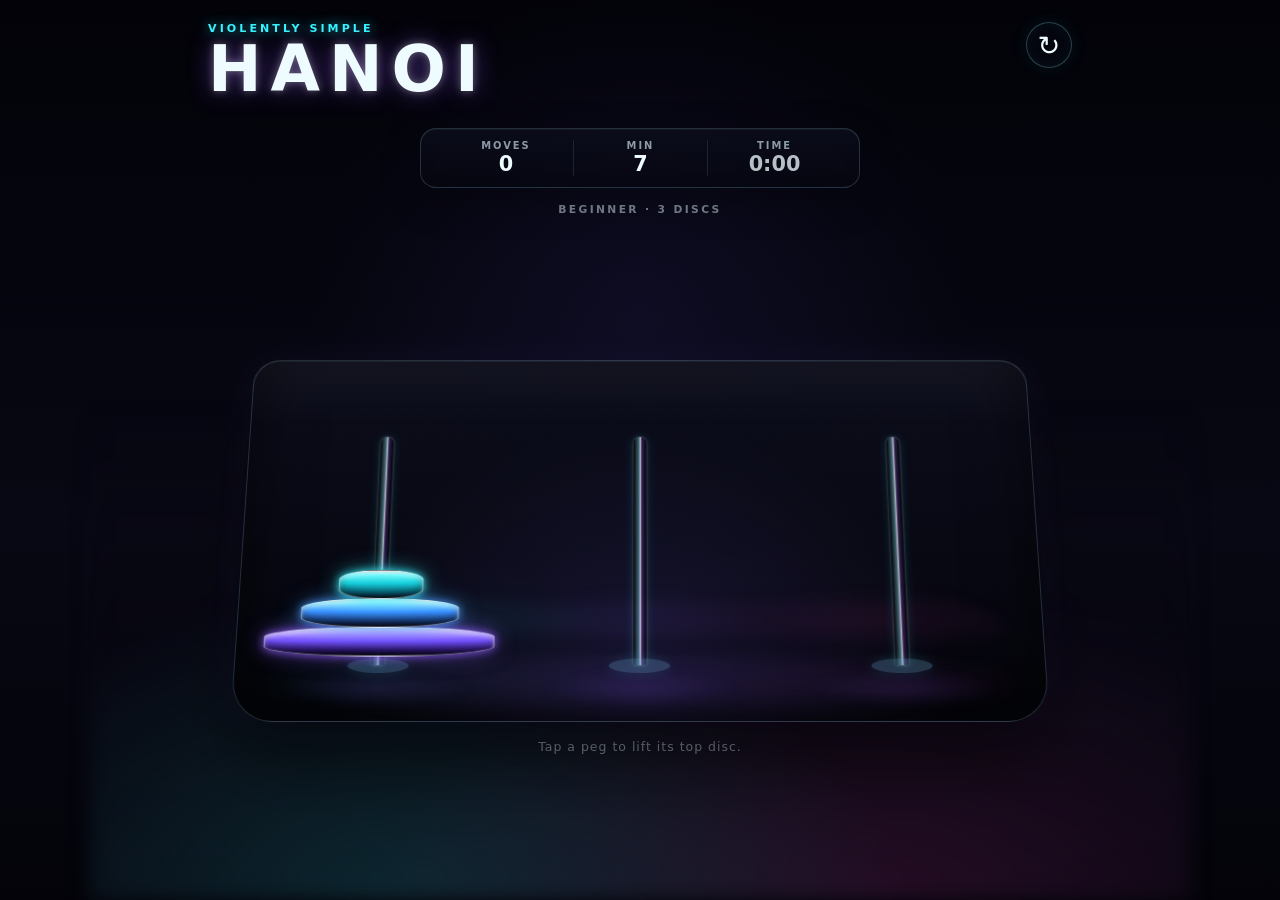
==== index.html @ 609d4d00 "Remove manual disc selection from the game" ====
<!DOCTYPE html>
<html lang="en">
<head>
  <meta charset="UTF-8" />
  <meta name="viewport" content="width=device-width, initial-scale=1, viewport-fit=cover" />
  <meta name="theme-color" content="#05050a" />
  <title>HANOI</title>
  <link rel="stylesheet" href="style.css" />
  <link rel="stylesheet" href="polish.css" />
</head>
<body>
  <div class="sky" aria-hidden="true">
    <div class="city-glow"></div>
    <div class="rain" id="rain"></div>
  </div>

  <main class="game-shell">
    <header class="game-header">
      <div>
        <p class="eyebrow">VIOLENTLY SIMPLE</p>
        <h1>HANOI</h1>
      </div>

      <button class="icon-button" id="resetButton" type="button" aria-label="Reset puzzle">
        ↻
      </button>
    </header>

    <section class="scorebar" aria-label="Game score">
      <div class="score">
        <span class="score-label">MOVES</span>
        <strong id="moveCount">0</strong>
      </div>
      <div class="score">
        <span class="score-label">MIN</span>
        <strong id="minimumMoves">7</strong>
      </div>
      <div class="score score-time">
        <span class="score-label">TIME</span>
        <strong id="timeDisplay">0:00</strong>
      </div>
    </section>

    <p class="level-mark" id="levelMark">BEGINNER · 3 DISCS</p>

    <section class="board-wrap" aria-label="Tower of Hanoi puzzle">
      <div class="board-glow" aria-hidden="true"></div>

      <div class="board" id="board">
        <button class="peg-zone" data-peg="0" type="button" aria-label="Left peg">
          <span class="peg"></span>
          <span class="stack" id="stack0"></span>
          <span class="peg-reflection"></span>
        </button>

        <button class="peg-zone" data-peg="1" type="button" aria-label="Middle peg">
          <span class="peg"></span>
          <span class="stack" id="stack1"></span>
          <span class="peg-reflection"></span>
        </button>

        <button class="peg-zone" data-peg="2" type="button" aria-label="Right peg">
          <span class="peg"></span>
          <span class="stack" id="stack2"></span>
          <span class="peg-reflection"></span>
        </button>
      </div>

      <p class="instruction" id="instruction">Tap a peg to lift its top disc.</p>
    </section>
  </main>

  <dialog class="complete-dialog" id="completeDialog">
    <div class="complete-card">
      <p class="eyebrow">TOWER COMPLETE</p>
      <h2 id="resultTitle">PERFECT</h2>
      <p class="result-line">
        <strong id="resultMoves">7 / 7</strong>
        <span>MOVES</span>
      </p>
      <p class="result-time">Time <strong id="resultTime">0:00</strong></p>
      <p class="best-time" id="bestTime"></p>
      <button id="playAgainButton" type="button">NEXT</button>
    </div>
  </dialog>

  <script src="script.js"></script>
</body>
</html>
---- style.css ----
:root {
  color-scheme: dark;
  --bg: #04040a;
  --panel: rgba(8, 9, 18, 0.72);
  --line: rgba(148, 244, 255, 0.26);
  --text: #eefbff;
  --muted: rgba(222, 244, 255, 0.62);
  --cyan: #36f5ff;
  --violet: #8f5dff;
  --magenta: #ff3fbd;
  --red: #ff416c;
}

* {
  box-sizing: border-box;
}

html,
body {
  min-height: 100%;
  margin: 0;
}

body {
  overflow-x: hidden;
  background:
    radial-gradient(circle at 50% 35%, rgba(38, 32, 87, 0.28), transparent 38%),
    linear-gradient(180deg, #020208 0%, #080814 58%, #030309 100%);
  color: var(--text);
  font-family: Inter, ui-sans-serif, system-ui, -apple-system, BlinkMacSystemFont, "Segoe UI", sans-serif;
  user-select: none;
  -webkit-tap-highlight-color: transparent;
}

button {
  font: inherit;
}

.sky {
  position: fixed;
  inset: 0;
  pointer-events: none;
  overflow: hidden;
}

.city-glow {
  position: absolute;
  left: 50%;
  bottom: 0;
  width: min(1100px, 140vw);
  height: 55vh;
  transform: translateX(-50%);
  background:
    radial-gradient(ellipse at 28% 100%, rgba(54, 245, 255, 0.14), transparent 45%),
    radial-gradient(ellipse at 72% 100%, rgba(255, 63, 189, 0.12), transparent 46%),
    linear-gradient(180deg, transparent, rgba(8, 7, 18, 0.74));
  filter: blur(10px);
}

.rain {
  position: absolute;
  inset: -20% 0 0;
  transform: rotate(8deg);
}

.rain-drop {
  position: absolute;
  top: -20vh;
  width: 1px;
  height: var(--length);
  background: linear-gradient(180deg, transparent, rgba(210, 245, 255, 0.42));
  opacity: var(--opacity);
  animation: fall var(--speed) linear infinite;
  animation-delay: var(--delay);
}

@keyframes fall {
  to {
    transform: translate3d(-14vw, 135vh, 0);
  }
}

.game-shell {
  position: relative;
  z-index: 1;
  width: min(900px, 100%);
  min-height: 100svh;
  margin: 0 auto;
  padding: max(22px, env(safe-area-inset-top)) 18px max(28px, env(safe-area-inset-bottom));
  display: flex;
  flex-direction: column;
}

.game-header {
  display: flex;
  justify-content: space-between;
  align-items: flex-start;
}

.eyebrow {
  margin: 0 0 4px;
  color: var(--cyan);
  font-size: 0.69rem;
  font-weight: 800;
  letter-spacing: 0.28em;
  text-shadow: 0 0 12px rgba(54, 245, 255, 0.7);
}

h1 {
  margin: 0;
  font-size: clamp(2rem, 8vw, 4rem);
  font-weight: 900;
  line-height: 0.95;
  letter-spacing: 0.14em;
  text-shadow:
    0 0 8px rgba(255, 255, 255, 0.34),
    0 0 26px rgba(143, 93, 255, 0.45);
}

.icon-button {
  width: 46px;
  height: 46px;
  border: 1px solid var(--line);
  border-radius: 50%;
  background: rgba(7, 8, 18, 0.58);
  color: var(--text);
  font-size: 1.7rem;
  cursor: pointer;
  box-shadow:
    inset 0 0 18px rgba(54, 245, 255, 0.05),
    0 0 18px rgba(54, 245, 255, 0.08);
}

.scorebar {
  width: min(440px, 100%);
  margin: 28px auto 0;
  padding: 11px 18px;
  display: grid;
  grid-template-columns: repeat(3, 1fr);
  border: 1px solid rgba(158, 235, 255, 0.18);
  border-radius: 16px;
  background: linear-gradient(180deg, rgba(13, 15, 30, 0.7), rgba(5, 6, 14, 0.58));
  backdrop-filter: blur(10px);
  box-shadow:
    inset 0 1px rgba(255, 255, 255, 0.05),
    0 12px 38px rgba(0, 0, 0, 0.28);
}

.score {
  display: flex;
  flex-direction: column;
  align-items: center;
  gap: 1px;
}

.score + .score {
  border-left: 1px solid rgba(170, 230, 255, 0.12);
}

.score-label {
  color: var(--muted);
  font-size: 0.62rem;
  font-weight: 800;
  letter-spacing: 0.2em;
}

.score strong {
  font-size: 1.3rem;
  font-variant-numeric: tabular-nums;
}

.score-time strong {
  color: rgba(238, 251, 255, 0.76);
}

.board-wrap {
  position: relative;
  flex: 1;
  min-height: 390px;
  display: flex;
  flex-direction: column;
  justify-content: center;
  align-items: center;
  isolation: isolate;
}

.board-glow {
  position: absolute;
  top: 50%;
  left: 50%;
  width: min(780px, 105vw);
  height: 280px;
  transform: translate(-50%, -38%);
  background:
    radial-gradient(ellipse at center, rgba(81, 48, 167, 0.16), transparent 64%),
    radial-gradient(ellipse at 25% 70%, rgba(54, 245, 255, 0.1), transparent 35%),
    radial-gradient(ellipse at 75% 70%, rgba(255, 63, 189, 0.09), transparent 35%);
  filter: blur(14px);
  z-index: -1;
}

.board {
  position: relative;
  width: min(820px, 96vw);
  height: clamp(260px, 46vw, 390px);
  display: grid;
  grid-template-columns: repeat(3, 1fr);
  align-items: end;
  padding: 26px 12px 48px;
  transform: perspective(950px) rotateX(9deg);
  transform-origin: 50% 100%;
  border: 1px solid rgba(166, 222, 255, 0.18);
  border-radius: 28px 28px 42px 42px;
  background:
    linear-gradient(180deg, rgba(255, 255, 255, 0.035), transparent 18%),
    radial-gradient(ellipse at 50% 92%, rgba(82, 67, 155, 0.24), transparent 56%),
    linear-gradient(180deg, rgba(12, 13, 27, 0.91), rgba(3, 4, 10, 0.96));
  box-shadow:
    inset 0 1px rgba(255, 255, 255, 0.07),
    inset 0 -30px 70px rgba(0, 0, 0, 0.58),
    0 38px 70px rgba(0, 0, 0, 0.56),
    0 0 50px rgba(86, 66, 166, 0.12);
}

.board::after {
  content: "";
  position: absolute;
  left: 4%;
  right: 4%;
  bottom: 15px;
  height: 48px;
  border-radius: 50%;
  background:
    linear-gradient(90deg,
      rgba(54, 245, 255, 0.05),
      rgba(143, 93, 255, 0.11),
      rgba(255, 63, 189, 0.05));
  filter: blur(11px);
}

.peg-zone {
  position: relative;
  height: 100%;
  min-width: 0;
  padding: 0 5px;
  border: 0;
  background: transparent;
  cursor: pointer;
}

.peg {
  position: absolute;
  left: 50%;
  bottom: 9px;
  width: clamp(8px, 1.5vw, 13px);
  height: 78%;
  transform: translateX(-50%);
  border-radius: 10px 10px 3px 3px;
  background:
    linear-gradient(90deg,
      rgba(0, 0, 0, 0.82),
      rgba(140, 236, 255, 0.42) 42%,
      rgba(255, 255, 255, 0.72) 52%,
      rgba(130, 80, 222, 0.3) 65%,
      rgba(0, 0, 0, 0.85));
  box-shadow:
    0 0 12px rgba(54, 245, 255, 0.16),
    0 0 3px rgba(255, 255, 255, 0.34);
}

.peg::after {
  content: "";
  position: absolute;
  left: 50%;
  bottom: -8px;
  width: clamp(38px, 7vw, 62px);
  height: 15px;
  transform: translateX(-50%);
  border-radius: 50%;
  background: rgba(105, 191, 221, 0.25);
  box-shadow: 0 0 14px rgba(54, 245, 255, 0.13);
}

.peg-zone.selected .peg {
  box-shadow:
    0 0 14px rgba(54, 245, 255, 0.62),
    0 0 36px rgba(54, 245, 255, 0.3);
}

.stack {
  position: absolute;
  left: 50%;
  right: auto;
  bottom: 18px;
  width: 94%;
  height: 82%;
  transform: translateX(-50%);
  display: flex;
  flex-direction: column-reverse;
  align-items: center;
  justify-content: flex-start;
  pointer-events: none;
}

.disc {
  position: relative;
  flex: 0 0 var(--disc-height);
  width: var(--disc-width);
  max-width: 100%;
  margin-top: -1px;
  border: 1px solid rgba(255, 255, 255, 0.45);
  border-radius: 50% / 34%;
  background:
    linear-gradient(180deg,
      rgba(255, 255, 255, 0.88) 0%,
      var(--disc-bright) 12%,
      var(--disc-mid) 47%,
      var(--disc-dark) 82%,
      rgba(5, 5, 15, 0.92) 100%);
  box-shadow:
    inset 0 3px 4px rgba(255, 255, 255, 0.42),
    inset 0 -4px 8px rgba(0, 0, 0, 0.42),
    0 0 8px var(--disc-glow),
    0 0 22px color-mix(in srgb, var(--disc-glow), transparent 38%);
  transition:
    transform 170ms ease,
    filter 170ms ease,
    box-shadow 170ms ease;
}

.disc::before {
  content: "";
  position: absolute;
  top: 7%;
  left: 6%;
  width: 88%;
  height: 38%;
  border-radius: 50%;
  background: linear-gradient(180deg, rgba(255, 255, 255, 0.38), transparent);
  opacity: 0.48;
}

.disc.top-selected {
  transform: translateY(clamp(-30px, -5vw, -48px)) scale(1.025);
  filter: brightness(1.18);
  box-shadow:
    inset 0 3px 4px rgba(255, 255, 255, 0.5),
    inset 0 -4px 8px rgba(0, 0, 0, 0.36),
    0 0 12px var(--disc-glow),
    0 0 40px var(--disc-glow);
  animation: hover 1.2s ease-in-out infinite;
}

@keyframes hover {
  50% {
    transform: translateY(clamp(-34px, -5.5vw, -53px)) scale(1.03);
  }
}

.peg-zone.invalid {
  animation: invalid 260ms ease;
}

@keyframes invalid {
  25% { transform: translateX(-5px); }
  50% { transform: translateX(5px); }
  75% { transform: translateX(-3px); }
}

.peg-reflection {
  position: absolute;
  left: 50%;
  bottom: -34px;
  width: 76%;
  height: 38px;
  transform: translateX(-50%) scaleY(-1);
  background: radial-gradient(ellipse at center, rgba(132, 91, 255, 0.12), transparent 70%);
  filter: blur(5px);
  opacity: 0.8;
}

.instruction {
  min-height: 1.4em;
  margin: 17px 0 0;
  color: rgba(228, 245, 255, 0.56);
  font-size: 0.78rem;
  letter-spacing: 0.08em;
  text-align: center;
}

.difficulty {
  width: min(520px, 100%);
  margin: 0 auto;
  display: flex;
  align-items: center;
  gap: 15px;
}

.difficulty > span {
  color: var(--muted);
  font-size: 0.67rem;
  font-weight: 800;
  letter-spacing: 0.2em;
}

.disc-buttons {
  flex: 1;
  display: grid;
  grid-template-columns: repeat(6, 1fr);
  gap: 7px;
}

.disc-buttons button {
  min-height: 39px;
  border: 1px solid rgba(160, 227, 255, 0.16);
  border-radius: 11px;
  background: rgba(8, 9, 19, 0.66);
  color: rgba(231, 249, 255, 0.62);
  cursor: pointer;
}

.disc-buttons button.active {
  border-color: rgba(54, 245, 255, 0.58);
  color: var(--text);
  background: rgba(26, 72, 91, 0.36);
  box-shadow:
    inset 0 0 15px rgba(54, 245, 255, 0.08),
    0 0 15px rgba(54, 245, 255, 0.1);
}

.complete-dialog {
  width: min(390px, calc(100% - 34px));
  padding: 0;
  border: 1px solid rgba(151, 233, 255, 0.3);
  border-radius: 24px;
  background: rgba(5, 6, 14, 0.93);
  color: var(--text);
  box-shadow:
    0 0 60px rgba(54, 245, 255, 0.12),
    0 30px 100px rgba(0, 0, 0, 0.72);
  backdrop-filter: blur(18px);
}

.complete-dialog::backdrop {
  background: rgba(0, 0, 8, 0.72);
  backdrop-filter: blur(4px);
}

.complete-card {
  padding: 32px 28px 27px;
  text-align: center;
}

.complete-card h2 {
  margin: 7px 0 24px;
  font-size: 2.6rem;
  letter-spacing: 0.12em;
  text-shadow:
    0 0 10px rgba(255, 255, 255, 0.36),
    0 0 28px rgba(54, 245, 255, 0.34);
}

.result-line {
  margin: 0;
  display: flex;
  flex-direction: column;
}

.result-line strong {
  font-size: 1.8rem;
  font-variant-numeric: tabular-nums;
}

.result-line span,
.result-time,
.best-time {
  color: var(--muted);
  font-size: 0.75rem;
  letter-spacing: 0.12em;
}

.result-time {
  margin-top: 19px;
}

.best-time {
  min-height: 1.2em;
}

.complete-card button {
  width: 100%;
  min-height: 48px;
  margin-top: 17px;
  border: 1px solid rgba(54, 245, 255, 0.54);
  border-radius: 14px;
  background: linear-gradient(180deg, rgba(35, 117, 139, 0.44), rgba(11, 39, 51, 0.7));
  color: var(--text);
  font-weight: 900;
  letter-spacing: 0.18em;
  cursor: pointer;
  box-shadow: 0 0 22px rgba(54, 245, 255, 0.11);
}

@media (max-width: 620px) {
  .game-shell {
    padding-left: 12px;
    padding-right: 12px;
  }

  .board-wrap {
    min-height: 360px;
  }

  .board {
    width: calc(100vw - 12px);
    padding-left: 3px;
    padding-right: 3px;
    border-radius: 22px 22px 34px 34px;
  }

  .peg-zone {
    padding: 0 2px;
  }

  .difficulty {
    gap: 9px;
  }

  .disc-buttons {
    gap: 4px;
  }

  .disc-buttons button {
    min-height: 38px;
    border-radius: 9px;
  }
}

@media (prefers-reduced-motion: reduce) {
  .rain {
    display: none;
  }

  *,
  *::before,
  *::after {
    scroll-behavior: auto !important;
    animation-duration: 0.01ms !important;
    animation-iteration-count: 1 !important;
  }
}
---- polish.css ----
.peg-zone:focus {
  outline: none;
}

.peg-zone:focus-visible {
  outline: none;
  border-radius: 22px;
  box-shadow:
    inset 0 0 0 1px rgba(54, 245, 255, 0.34),
    inset 0 0 34px rgba(54, 245, 255, 0.06);
}

.level-mark {
  margin: 15px auto 0;
  color: rgba(225, 246, 255, 0.52);
  font-size: 0.67rem;
  font-weight: 800;
  letter-spacing: 0.22em;
  text-align: center;
  text-transform: uppercase;
}

.board::before {
  content: "";
  position: absolute;
  inset: 58% 4% 4%;
  border-radius: 50%;
  background:
    radial-gradient(ellipse at 18% 40%, rgba(54, 245, 255, 0.1), transparent 25%),
    radial-gradient(ellipse at 50% 40%, rgba(143, 93, 255, 0.09), transparent 25%),
    radial-gradient(ellipse at 82% 40%, rgba(255, 63, 189, 0.08), transparent 25%);
  filter: blur(8px);
  pointer-events: none;
}

.peg-reflection {
  opacity: 1;
}

@media (max-width: 620px) {
  .level-mark {
    margin-top: 12px;
  }
}
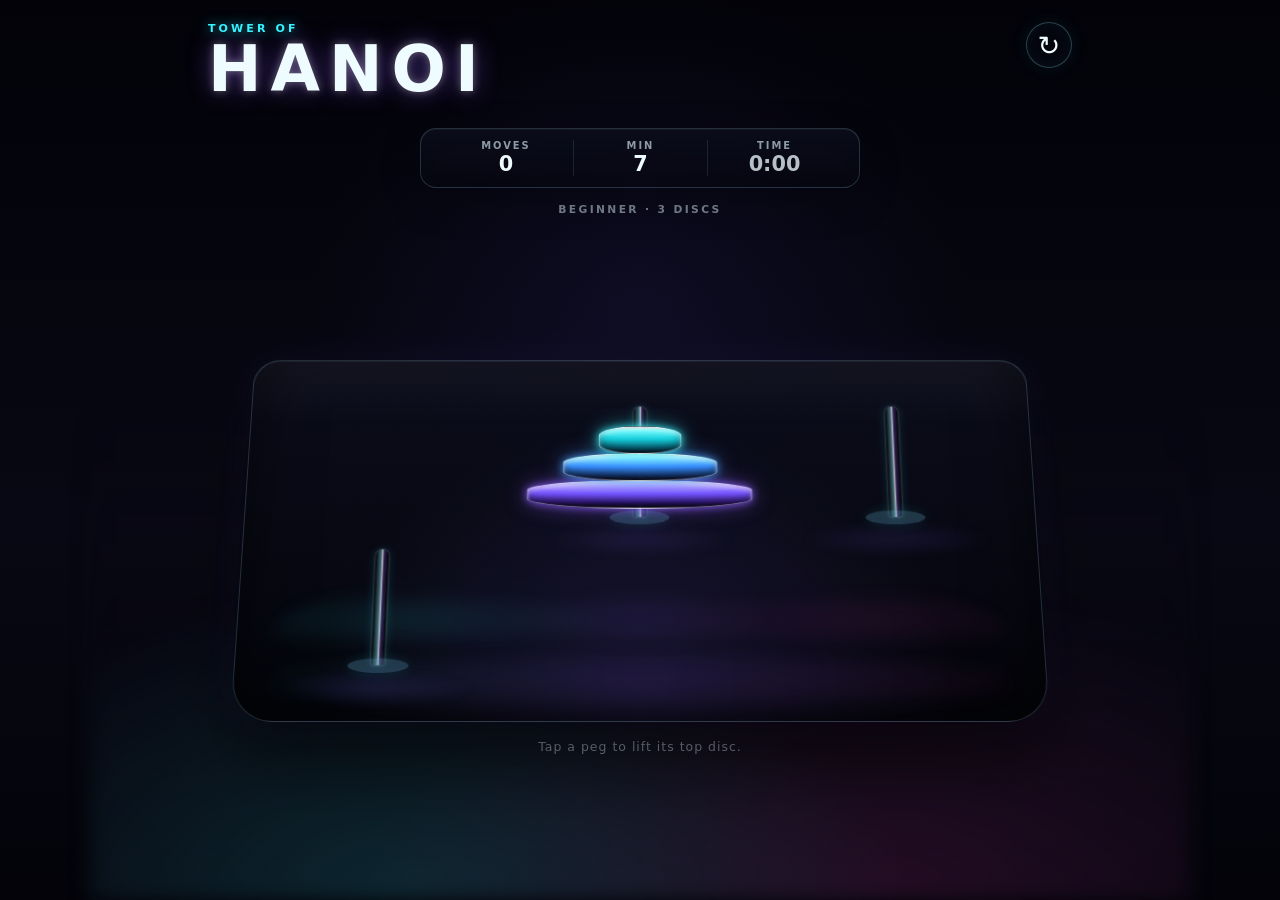
==== commit 3fb68559: "Clarify title and add atmospheric layers" ====
--- a/index.html
+++ b/index.html
@@ -4,20 +4,22 @@
   <meta charset="UTF-8" />
   <meta name="viewport" content="width=device-width, initial-scale=1, viewport-fit=cover" />
   <meta name="theme-color" content="#05050a" />
-  <title>HANOI</title>
+  <title>Tower of Hanoi</title>
   <link rel="stylesheet" href="style.css" />
   <link rel="stylesheet" href="polish.css" />
 </head>
 <body>
   <div class="sky" aria-hidden="true">
     <div class="city-glow"></div>
+    <div class="mist mist-one"></div>
+    <div class="mist mist-two"></div>
     <div class="rain" id="rain"></div>
   </div>
 
   <main class="game-shell">
     <header class="game-header">
       <div>
-        <p class="eyebrow">VIOLENTLY SIMPLE</p>
+        <p class="eyebrow">TOWER OF</p>
         <h1>HANOI</h1>
       </div>
 
@@ -47,6 +49,8 @@
       <div class="board-glow" aria-hidden="true"></div>
 
       <div class="board" id="board">
+        <div class="surface-rain" id="surfaceRain" aria-hidden="true"></div>
+
         <button class="peg-zone" data-peg="0" type="button" aria-label="Left peg">
           <span class="peg"></span>
           <span class="stack" id="stack0"></span>
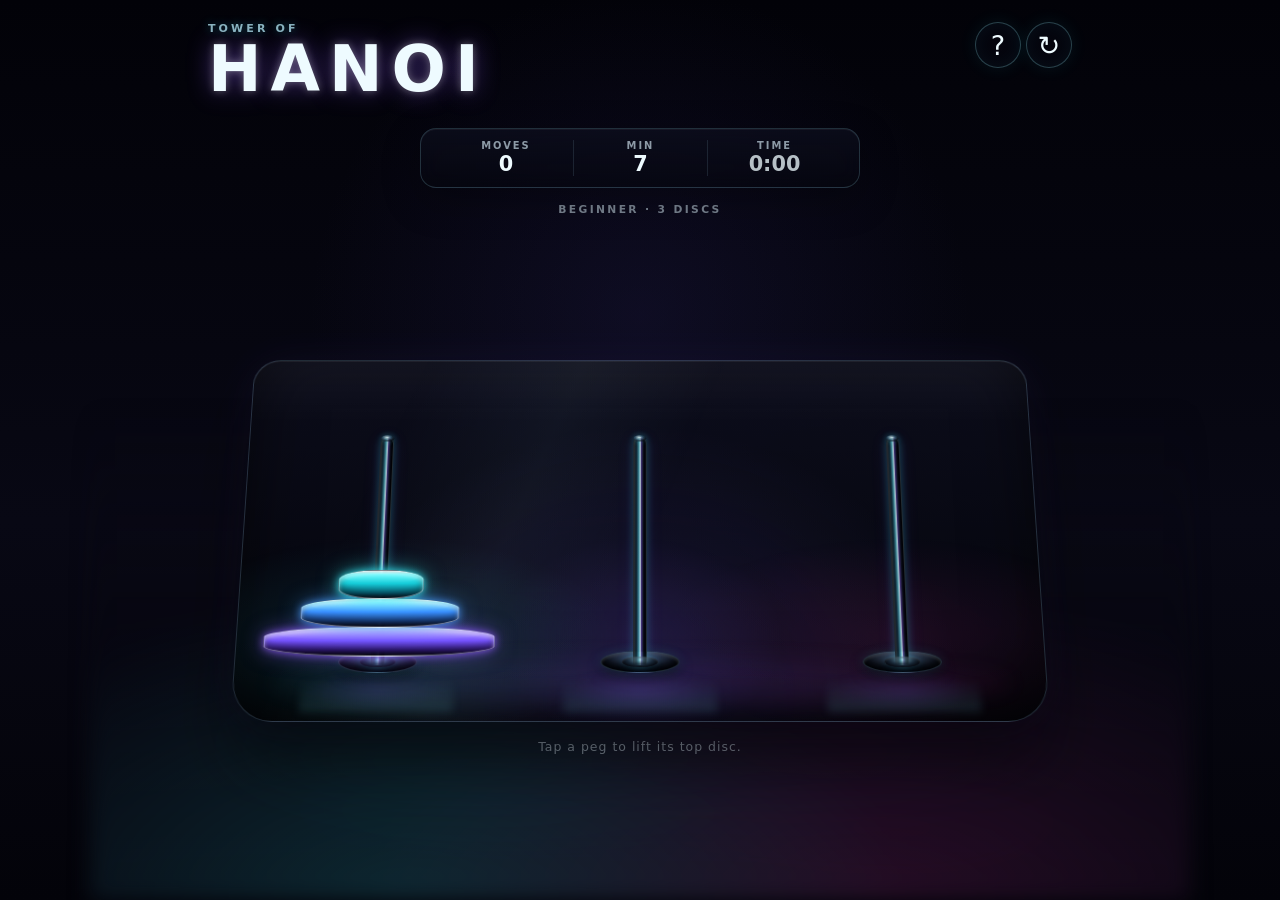
==== commit 119472b2: "Add concise first-launch rules" ====
--- a/index.html
+++ b/index.html
@@ -23,9 +23,14 @@
         <h1>HANOI</h1>
       </div>
 
-      <button class="icon-button" id="resetButton" type="button" aria-label="Reset puzzle">
-        ↻
-      </button>
+      <div class="header-actions">
+        <button class="icon-button help-button" id="helpButton" type="button" aria-label="Show game rules">
+          ?
+        </button>
+        <button class="icon-button" id="resetButton" type="button" aria-label="Reset puzzle">
+          ↻
+        </button>
+      </div>
     </header>
 
     <section class="scorebar" aria-label="Game score">
@@ -74,6 +79,25 @@
     </section>
   </main>
 
+  <dialog class="rules-dialog" id="rulesDialog">
+    <div class="rules-card">
+      <p class="eyebrow">TOWER OF</p>
+      <h2>HANOI</h2>
+
+      <p class="rules-goal">Move the entire tower to either empty peg.</p>
+      <p>Tap a peg to lift its top disc, then tap another peg to place it.</p>
+
+      <div class="rules-core">
+        <strong>Move one disc at a time.</strong>
+        <strong>Place it on an empty peg or a larger disc.</strong>
+        <strong>Never place a larger disc on a smaller one.</strong>
+      </div>
+
+      <p class="rules-note">There is no move limit. Fewest moves wins; time is only a bonus.</p>
+      <button id="beginButton" type="button">BEGIN</button>
+    </div>
+  </dialog>
+
   <dialog class="complete-dialog" id="completeDialog">
     <div class="complete-card">
       <p class="eyebrow">TOWER COMPLETE</p>
--- a/polish.css
+++ b/polish.css
@@ -6,8 +6,13 @@
   outline: none;
   border-radius: 22px;
   box-shadow:
-    inset 0 0 0 1px rgba(54, 245, 255, 0.34),
-    inset 0 0 34px rgba(54, 245, 255, 0.06);
+    inset 0 0 0 1px rgba(54, 245, 255, 0.28),
+    inset 0 0 34px rgba(54, 245, 255, 0.05);
+}
+
+.game-header .eyebrow {
+  color: rgba(190, 244, 255, 0.72);
+  text-shadow: 0 0 10px rgba(54, 245, 255, 0.34);
 }
 
 .level-mark {
@@ -20,25 +25,252 @@
   text-transform: uppercase;
 }
 
+.mist {
+  position: absolute;
+  left: 50%;
+  width: min(900px, 120vw);
+  height: 24vh;
+  border-radius: 50%;
+  pointer-events: none;
+  filter: blur(30px);
+  opacity: 0.2;
+  transform: translateX(-50%);
+}
+
+.mist-one {
+  bottom: 8vh;
+  background:
+    radial-gradient(ellipse at 28% 70%, rgba(54, 245, 255, 0.23), transparent 34%),
+    radial-gradient(ellipse at 70% 66%, rgba(143, 93, 255, 0.2), transparent 38%);
+  animation: mistDriftOne 18s ease-in-out infinite alternate;
+}
+
+.mist-two {
+  bottom: -2vh;
+  background:
+    radial-gradient(ellipse at 35% 50%, rgba(37, 104, 128, 0.23), transparent 40%),
+    radial-gradient(ellipse at 78% 58%, rgba(129, 29, 112, 0.19), transparent 35%);
+  opacity: 0.16;
+  animation: mistDriftTwo 24s ease-in-out infinite alternate;
+}
+
+@keyframes mistDriftOne {
+  from {
+    transform: translateX(-53%) scaleX(0.95);
+  }
+  to {
+    transform: translateX(-47%) scaleX(1.05);
+  }
+}
+
+@keyframes mistDriftTwo {
+  from {
+    transform: translateX(-46%) scaleX(1.08);
+  }
+  to {
+    transform: translateX(-54%) scaleX(0.94);
+  }
+}
+
+.board {
+  overflow: hidden;
+}
+
 .board::before {
   content: "";
   position: absolute;
-  inset: 58% 4% 4%;
-  border-radius: 50%;
-  background:
-    radial-gradient(ellipse at 18% 40%, rgba(54, 245, 255, 0.1), transparent 25%),
-    radial-gradient(ellipse at 50% 40%, rgba(143, 93, 255, 0.09), transparent 25%),
-    radial-gradient(ellipse at 82% 40%, rgba(255, 63, 189, 0.08), transparent 25%);
-  filter: blur(8px);
+  inset: 0;
+  border-radius: inherit;
+  background:
+    linear-gradient(112deg, transparent 18%, rgba(181, 241, 255, 0.045) 36%, transparent 52%),
+    radial-gradient(ellipse at 18% 78%, rgba(54, 245, 255, 0.11), transparent 25%),
+    radial-gradient(ellipse at 50% 78%, rgba(143, 93, 255, 0.1), transparent 25%),
+    radial-gradient(ellipse at 82% 78%, rgba(255, 63, 189, 0.09), transparent 25%);
   pointer-events: none;
+  z-index: 0;
+  animation: wetSheen 12s ease-in-out infinite alternate;
+}
+
+.board::after {
+  z-index: 0;
+}
+
+@keyframes wetSheen {
+  from {
+    opacity: 0.72;
+    transform: translateX(-1.5%);
+  }
+  to {
+    opacity: 1;
+    transform: translateX(1.5%);
+  }
+}
+
+.peg-zone {
+  z-index: 2;
+}
+
+.peg-zone::before {
+  content: "";
+  position: absolute;
+  left: 50%;
+  bottom: 1px;
+  width: clamp(56px, 8vw, 78px);
+  height: clamp(15px, 2.2vw, 21px);
+  transform: translateX(-50%);
+  border: 1px solid rgba(166, 235, 255, 0.16);
+  border-radius: 50%;
+  background:
+    radial-gradient(ellipse at 50% 34%, rgba(194, 247, 255, 0.34), rgba(73, 120, 145, 0.22) 28%, rgba(5, 8, 17, 0.9) 72%),
+    linear-gradient(180deg, rgba(83, 112, 133, 0.35), rgba(3, 5, 12, 0.95));
+  box-shadow:
+    inset 0 2px 3px rgba(255, 255, 255, 0.12),
+    inset 0 -5px 8px rgba(0, 0, 0, 0.72),
+    0 0 13px rgba(54, 245, 255, 0.12),
+    0 6px 13px rgba(0, 0, 0, 0.55);
+}
+
+.peg {
+  width: clamp(10px, 1.45vw, 14px);
+  z-index: 2;
+  border: 1px solid rgba(208, 248, 255, 0.14);
+  background:
+    linear-gradient(90deg,
+      rgba(1, 3, 9, 0.98) 0%,
+      rgba(17, 45, 59, 0.95) 22%,
+      rgba(91, 205, 222, 0.7) 43%,
+      rgba(228, 253, 255, 0.88) 51%,
+      rgba(95, 73, 172, 0.58) 62%,
+      rgba(11, 15, 31, 0.96) 81%,
+      rgba(1, 2, 8, 1) 100%);
+  box-shadow:
+    inset 1px 0 2px rgba(255, 255, 255, 0.18),
+    inset -2px 0 3px rgba(0, 0, 0, 0.7),
+    0 0 8px rgba(54, 245, 255, 0.24),
+    0 0 18px rgba(143, 93, 255, 0.11);
+}
+
+.peg::before {
+  content: "";
+  position: absolute;
+  left: 50%;
+  top: -3px;
+  width: 112%;
+  height: 7px;
+  transform: translateX(-50%);
+  border-radius: 50%;
+  background: radial-gradient(ellipse at 42% 34%, rgba(232, 255, 255, 0.72), rgba(75, 130, 159, 0.42) 38%, rgba(3, 5, 12, 0.96) 78%);
+  box-shadow: 0 0 7px rgba(54, 245, 255, 0.18);
+}
+
+.peg::after {
+  content: "";
+  position: absolute;
+  left: 50%;
+  bottom: -3px;
+  width: clamp(25px, 3.7vw, 36px);
+  height: clamp(8px, 1.1vw, 11px);
+  transform: translateX(-50%);
+  border-radius: 50%;
+  background: radial-gradient(ellipse at 50% 30%, rgba(168, 235, 247, 0.38), rgba(24, 42, 57, 0.72) 45%, rgba(2, 3, 9, 0.98) 80%);
+  box-shadow:
+    inset 0 1px 2px rgba(255, 255, 255, 0.12),
+    0 0 9px rgba(54, 245, 255, 0.13);
+}
+
+.peg-zone.selected .peg {
+  box-shadow:
+    inset 1px 0 2px rgba(255, 255, 255, 0.22),
+    inset -2px 0 3px rgba(0, 0, 0, 0.65),
+    0 0 12px rgba(54, 245, 255, 0.6),
+    0 0 30px rgba(54, 245, 255, 0.2);
+}
+
+.stack {
+  z-index: 3;
 }
 
 .peg-reflection {
+  width: 58%;
+  height: 44px;
+  bottom: -39px;
+  background:
+    linear-gradient(180deg, rgba(117, 220, 236, 0.13), transparent 76%),
+    radial-gradient(ellipse at center, rgba(132, 91, 255, 0.15), transparent 68%);
+  filter: blur(4px);
   opacity: 1;
+}
+
+.surface-rain {
+  position: absolute;
+  left: 3%;
+  right: 3%;
+  bottom: 3%;
+  height: 43%;
+  z-index: 1;
+  overflow: hidden;
+  border-radius: 50%;
+  pointer-events: none;
+}
+
+.surface-ripple {
+  position: absolute;
+  width: var(--ripple-size);
+  height: calc(var(--ripple-size) * 0.34);
+  border: 1px solid rgba(178, 238, 255, var(--ripple-opacity));
+  border-radius: 50%;
+  opacity: 0;
+  transform: translate(-50%, -50%) scale(0.2);
+  box-shadow: 0 0 8px rgba(54, 245, 255, 0.07);
+  animation: surfaceRipple var(--ripple-speed) ease-out infinite;
+  animation-delay: var(--ripple-delay);
+}
+
+@keyframes surfaceRipple {
+  0% {
+    opacity: 0;
+    transform: translate(-50%, -50%) scale(0.16);
+  }
+  12% {
+    opacity: 0.9;
+  }
+  65% {
+    opacity: 0.18;
+  }
+  100% {
+    opacity: 0;
+    transform: translate(-50%, -50%) scale(1.7);
+  }
+}
+
+.rain-drop:nth-child(5n) {
+  filter: blur(0.35px);
+  opacity: 0.52;
+}
+
+.rain-drop:nth-child(9n) {
+  width: 2px;
+  opacity: 0.46;
 }
 
 @media (max-width: 620px) {
   .level-mark {
     margin-top: 12px;
   }
-}
+
+  .mist {
+    width: 150vw;
+    filter: blur(24px);
+  }
+
+  .peg-zone::before {
+    width: 54px;
+  }
+}
+
+@media (prefers-reduced-motion: reduce) {
+  .mist,
+  .surface-rain {
+    display: none;
+  }
+}
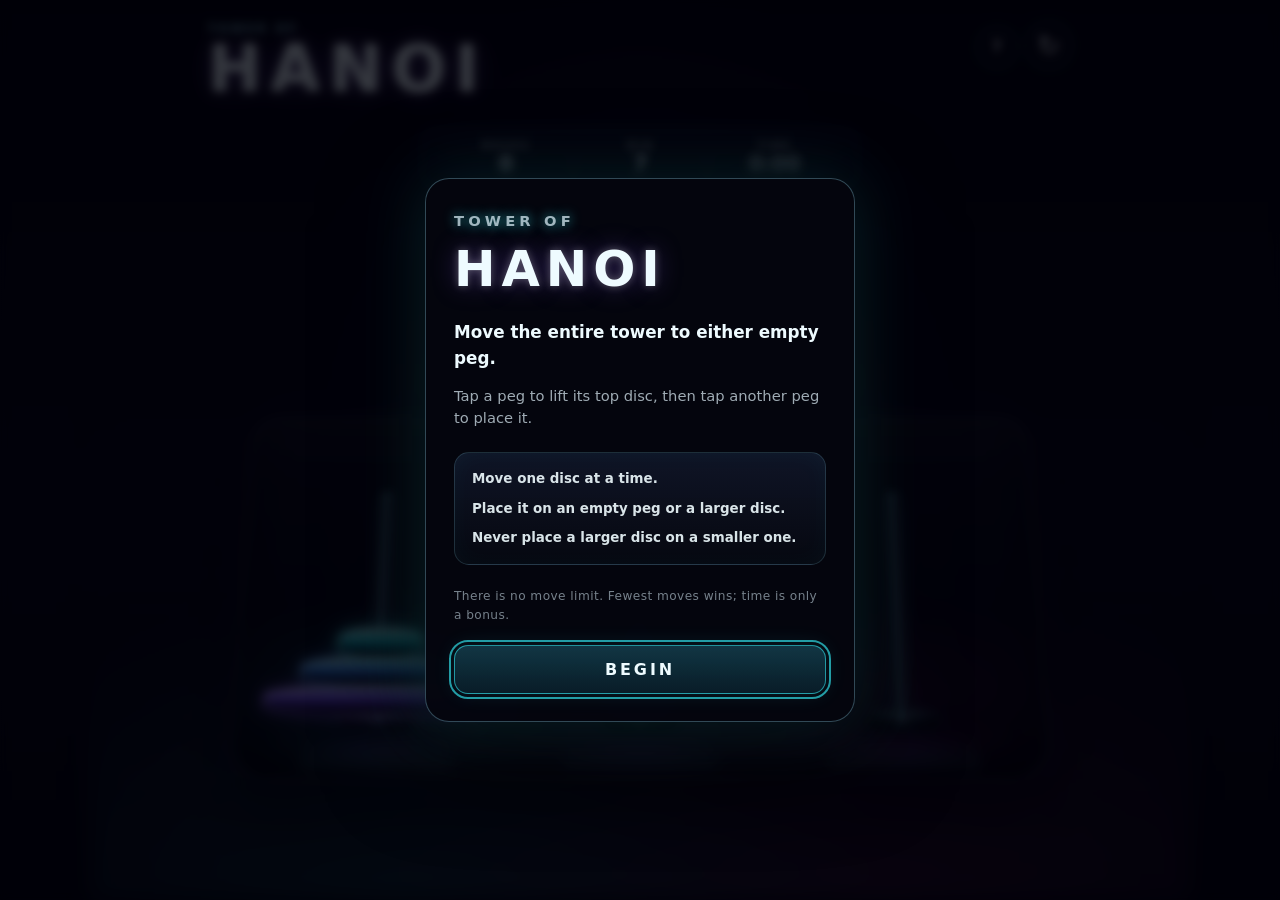
==== commit 4462a1fb: "Link classic Hanoi to new bicolor mode" ====
--- a/index.html
+++ b/index.html
@@ -7,6 +7,7 @@
   <title>Tower of Hanoi</title>
   <link rel="stylesheet" href="style.css" />
   <link rel="stylesheet" href="polish.css" />
+  <link rel="stylesheet" href="mode.css" />
 </head>
 <body>
   <div class="sky" aria-hidden="true">
@@ -49,9 +50,11 @@
     </section>
 
     <p class="level-mark" id="levelMark">BEGINNER · 3 DISCS</p>
+    <div class="mode-strip"><a class="mode-link" href="bicolor.html">BICOLOR</a></div>
 
     <section class="board-wrap" aria-label="Tower of Hanoi puzzle">
       <div class="board-glow" aria-hidden="true"></div>
+      <p class="instruction" id="instruction">Tap a peg to lift its top disc.</p>
 
       <div class="board" id="board">
         <div class="surface-rain" id="surfaceRain" aria-hidden="true"></div>
@@ -74,8 +77,6 @@
           <span class="peg-reflection"></span>
         </button>
       </div>
-
-      <p class="instruction" id="instruction">Tap a peg to lift its top disc.</p>
     </section>
   </main>
 
--- a/mode.css
+++ b/mode.css
@@ -0,0 +1,39 @@
+.mode-strip {
+  display: flex;
+  justify-content: center;
+  margin: 10px auto 0;
+}
+
+.mode-link {
+  min-height: 30px;
+  padding: 7px 13px 6px;
+  border: 1px solid rgba(151, 233, 255, 0.2);
+  border-radius: 999px;
+  background: rgba(7, 9, 19, 0.5);
+  color: rgba(226, 247, 255, 0.58);
+  font-size: 0.62rem;
+  font-weight: 900;
+  letter-spacing: 0.18em;
+  line-height: 1;
+  text-decoration: none;
+  text-transform: uppercase;
+  box-shadow:
+    inset 0 0 16px rgba(54, 245, 255, 0.035),
+    0 0 14px rgba(54, 245, 255, 0.045);
+}
+
+.mode-link:hover,
+.mode-link:focus-visible {
+  border-color: rgba(54, 245, 255, 0.48);
+  color: rgba(240, 253, 255, 0.9);
+  outline: none;
+  box-shadow:
+    inset 0 0 18px rgba(54, 245, 255, 0.07),
+    0 0 18px rgba(54, 245, 255, 0.1);
+}
+
+@media (max-width: 620px) {
+  .mode-strip {
+    margin-top: 8px;
+  }
+}
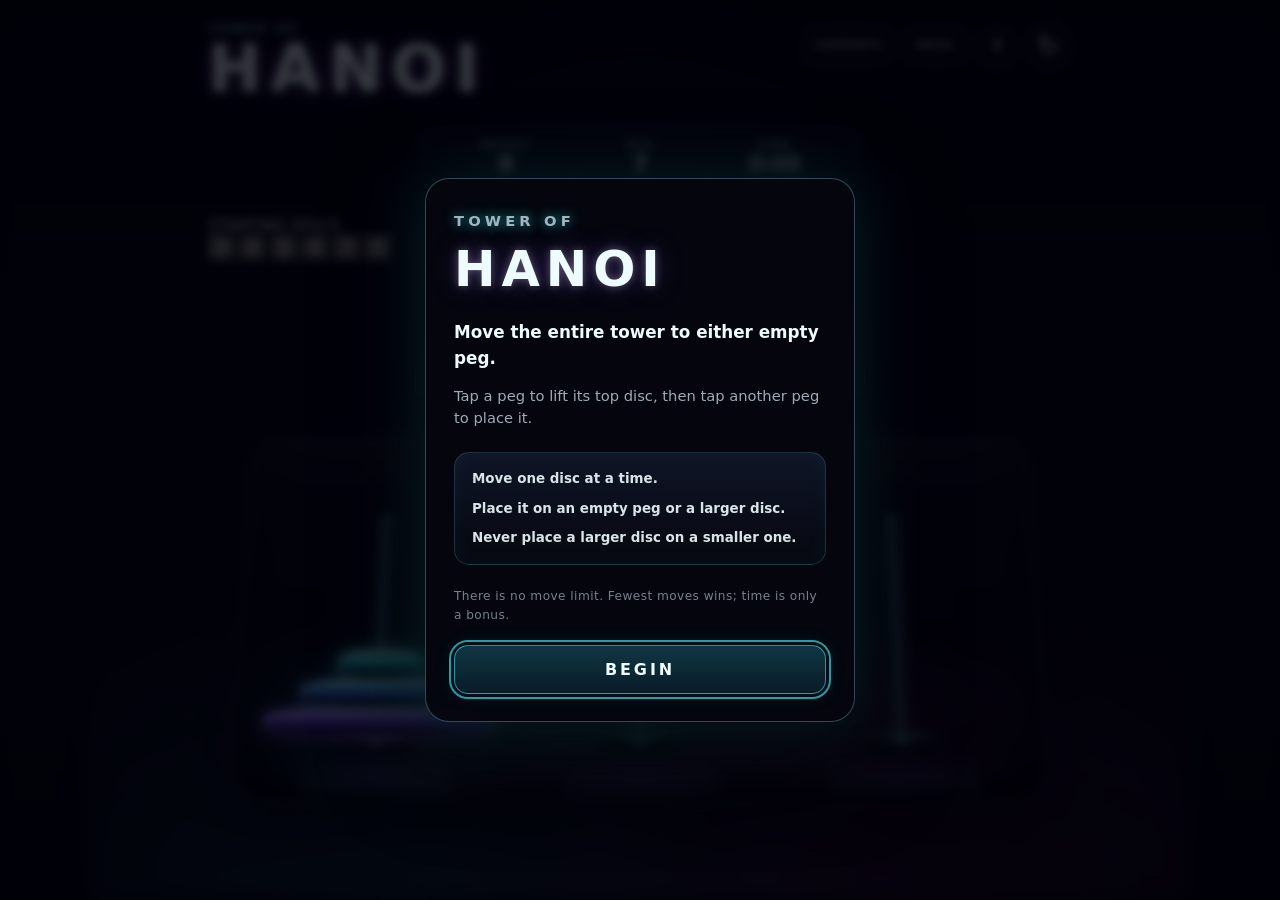
==== commit 9fe31110: "Add classic disc count picker" ====
--- a/index.html
+++ b/index.html
@@ -50,7 +50,24 @@
     </section>
 
     <p class="level-mark" id="levelMark">BEGINNER · 3 DISCS</p>
-    <div class="mode-strip"><a class="mode-link" href="bicolor.html">BICOLOR</a></div>
+
+    <div class="disc-picker" aria-label="Choose starting disc count">
+      <span>STARTING DISCS</span>
+      <div class="disc-options" id="discOptions">
+        <button class="disc-option active" data-discs="3" type="button" aria-pressed="true">3</button>
+        <button class="disc-option" data-discs="4" type="button" aria-pressed="false">4</button>
+        <button class="disc-option" data-discs="5" type="button" aria-pressed="false">5</button>
+        <button class="disc-option" data-discs="6" type="button" aria-pressed="false">6</button>
+        <button class="disc-option" data-discs="7" type="button" aria-pressed="false">7</button>
+        <button class="disc-option" data-discs="8" type="button" aria-pressed="false">8</button>
+      </div>
+    </div>
+
+    <div class="mode-strip">
+      <a class="mode-link" href="bicolor.html">BICOLOR</a>
+      <a class="mode-link" href="clockwise.html">CLOCKWISE</a>
+      <a class="mode-link" href="magnetic.html">MAGNETIC</a>
+    </div>
 
     <section class="board-wrap" aria-label="Tower of Hanoi puzzle">
       <div class="board-glow" aria-hidden="true"></div>
@@ -114,5 +131,6 @@
   </dialog>
 
   <script src="script.js"></script>
+  <script src="hanoi-board.js"></script>
 </body>
 </html>
--- a/mode.css
+++ b/mode.css
@@ -1,6 +1,7 @@
 .mode-strip {
   display: flex;
   justify-content: center;
+  gap: 8px;
   margin: 10px auto 0;
 }
 
@@ -34,6 +35,12 @@
 
 @media (max-width: 620px) {
   .mode-strip {
+    gap: 6px;
     margin-top: 8px;
   }
+
+  .mode-link {
+    padding-inline: 10px;
+    font-size: 0.56rem;
+  }
 }
